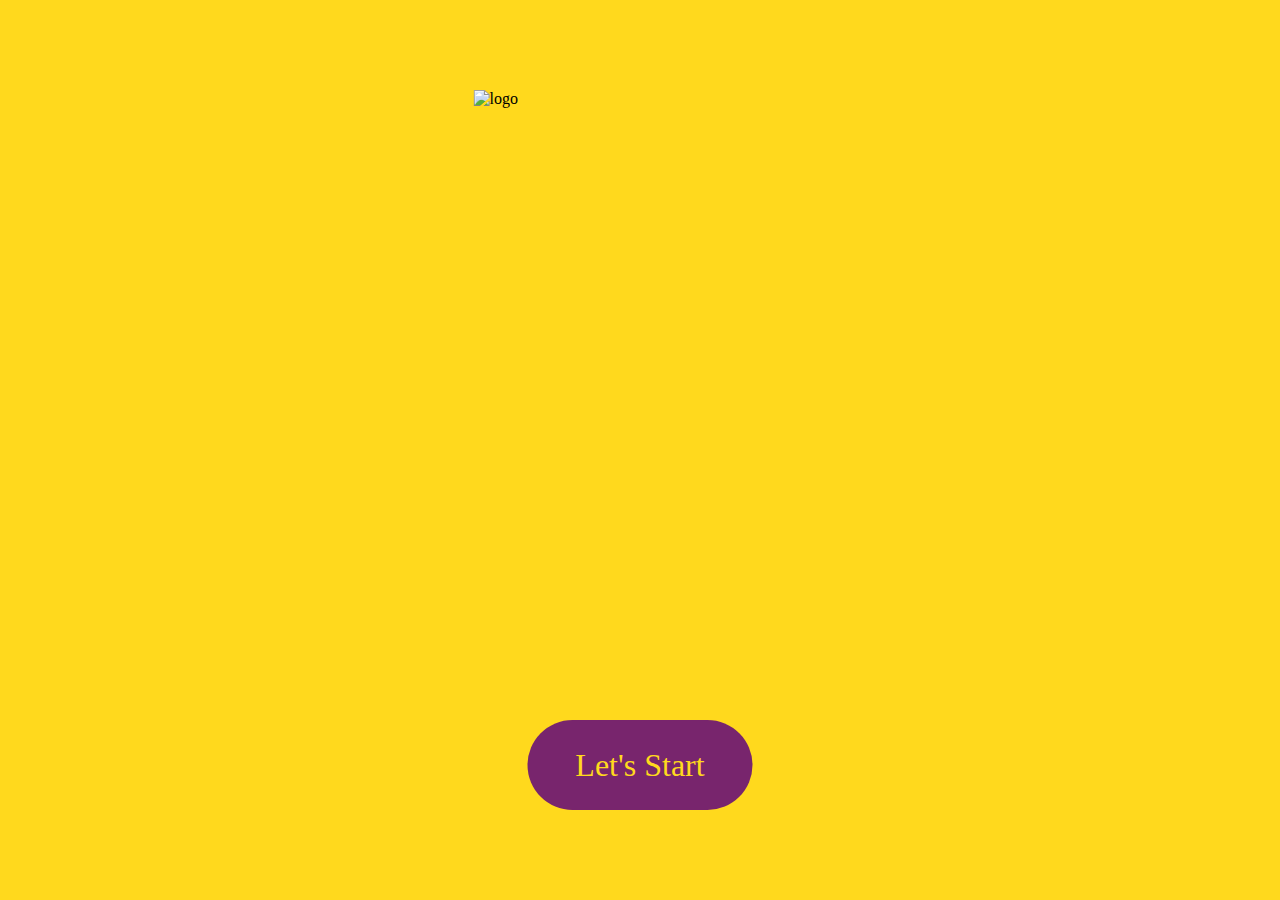
==== index.html @ 5ad42a44 "Add files via upload" ====
<!DOCTYPE html>
<html>

<head>
    <meta charset="utf-8">
    <meta name="viewport" content="width=device-width">
    <title>You and the Chocolate Factory</title>
    <link rel="stylesheet" type="text/css" href="geral.css">
    <link rel="stylesheet" type="text/css" href="index.css">

</head>

<body>
    <div class="corpo">
        <img id="logo" src="images/logo.svg" alt="logo" class="static">
        <div class="botao">
            <a href="characterselection.html">
                <button id="botao_start">Let's Start</button>
            </a>
        </div>
    </div>
</body>
<script src="./script.js"></script>

</html>
---- geral.css ----
@font-face {
    font-family: Laughter;
    src: url(/fonts/LAUGHTER.otf);
}

html {
    font-family: Laughter;
}

.hidden {
    display: none;
}

.x,
.btn {
    cursor: pointer;
}

* {
    margin: 0px;
    overflow-x: hidden;
    overflow-y: hidden;
    user-select: none;
}

.bg {
    width: 100%;
    position: absolute;
    bottom: 0;
    left: 0;
    z-index: -1;
    filter: blur(3px);
}

.popup {
    width: 40%;
    height: auto;
    position: absolute;
    left: 50%;
    top: 50%;
    transform: translate(-50%, -50%);
}

.btn {
    position: absolute;
    left: 61%;
    bottom: 19%;
    transform: translate(-50%, 50%);
    width: 25vh;
    height: 8vh;
    border-radius: 0.5em;
    font-size: 2em;
    background-color: #ed1c24;
    color: #ffffff;
    border: none;
    font-family: Laughter;
}

.btn:hover {
    cursor: pointer;
    color: #ed1c24;
    background-color: #ffffff;
    border: 5px solid #ed1c24;
}

.x {
    width: 4%;
    height: auto;
    position: absolute;
    left: 66%;
    bottom: 82%;
    transform: translate(-50%, 50%);
}

.blur {
    filter: blur(8px);
}
---- index.css ----
body {
    background-color: #FFD91D;

}

html {
    font-family: Laughter;
}

.corpo {
    display: flex;
    flex-direction: column;
    justify-content: center;
    align-items: center;
}

#logo {
    display: block;
    width: 26%;
    height: auto;
    position: absolute;
    top: 10%;
    left: 50%;
    transform: translate(-50%);
}

#botao_start {
    width: 25vh;
    height: 10vh;
    border-radius: 4em;
    font-size: 2em;
    background-color: #78256D;
    color: #FFD91D;
    border: none;
    font-family: Laughter;
    position: absolute;
    bottom: 10%;
    left: 50%;
    transform: translate(-50%);
}

#botao_start:hover {
    cursor: pointer;
    color: #78256D;
    background-color: #FFD91D;
    border: 5px solid #78256D;
}
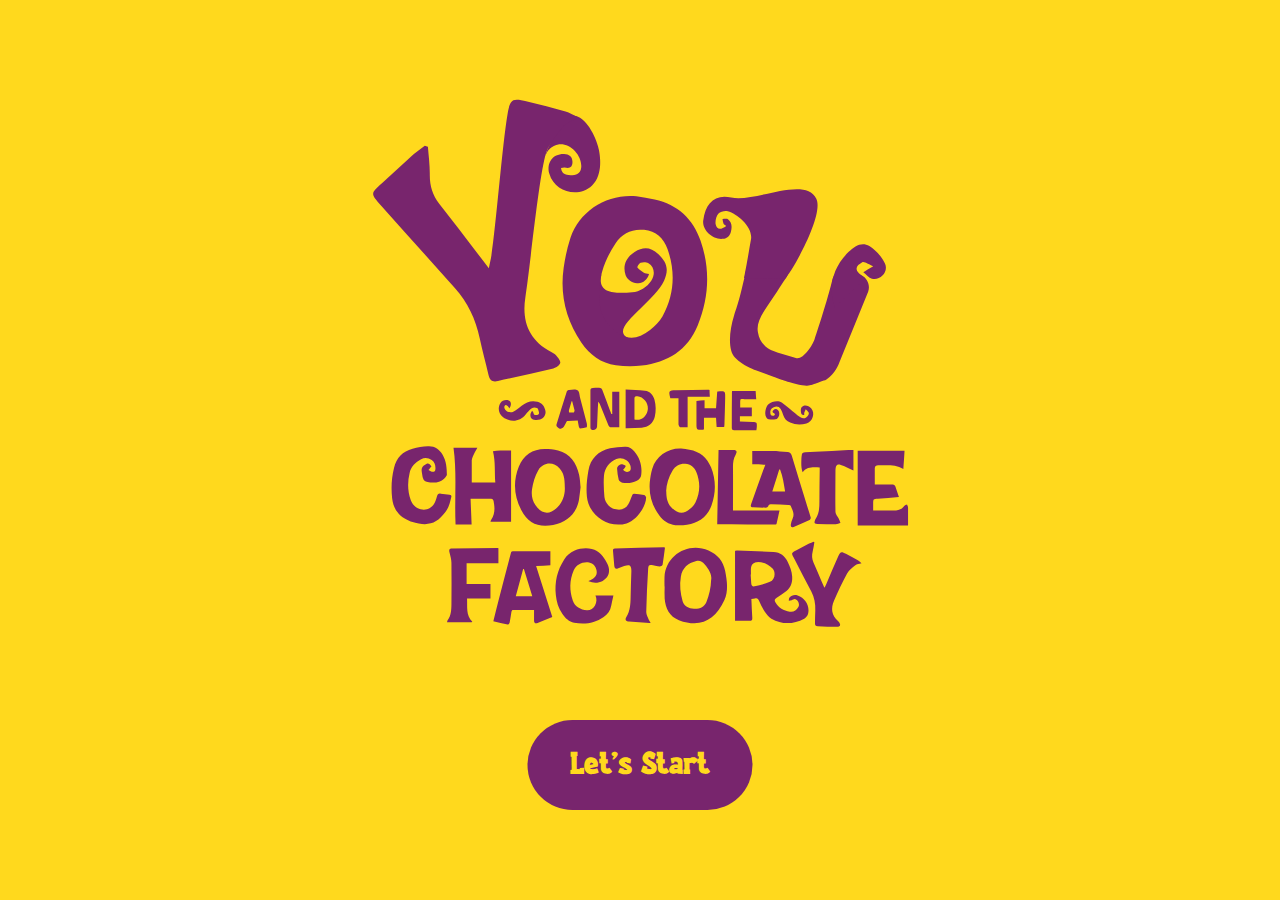
==== commit 638e4142: "coiso" ====
--- a/index.html
+++ b/index.html
@@ -21,5 +21,7 @@
     </div>
 </body>
 <script src="./script.js"></script>
-
+<script>
+    document.cookie = "sala=selection";
+</script>
 </html>--- a/geral.css
+++ b/geral.css
@@ -1,6 +1,6 @@
 @font-face {
     font-family: Laughter;
-    src: url(/fonts/LAUGHTER.otf);
+    src: url(./fonts/LAUGHTER.otf);
 }
 
 html {
@@ -29,7 +29,7 @@
     bottom: 0;
     left: 0;
     z-index: -1;
-    filter: blur(3px);
+    filter: blur(1px);
 }
 
 .popup {
@@ -74,4 +74,12 @@
 
 .blur {
     filter: blur(8px);
+}
+
+.obj {
+    filter: drop-shadow(0 0 10px white);
+}
+
+.obj:hover {
+    filter: drop-shadow(0 0 30px white);
 }--- a/index.css
+++ b/index.css
@@ -16,8 +16,8 @@
 
 #logo {
     display: block;
-    width: 26%;
-    height: auto;
+    height: 60vh;
+    width: auto;
     position: absolute;
     top: 10%;
     left: 50%;
